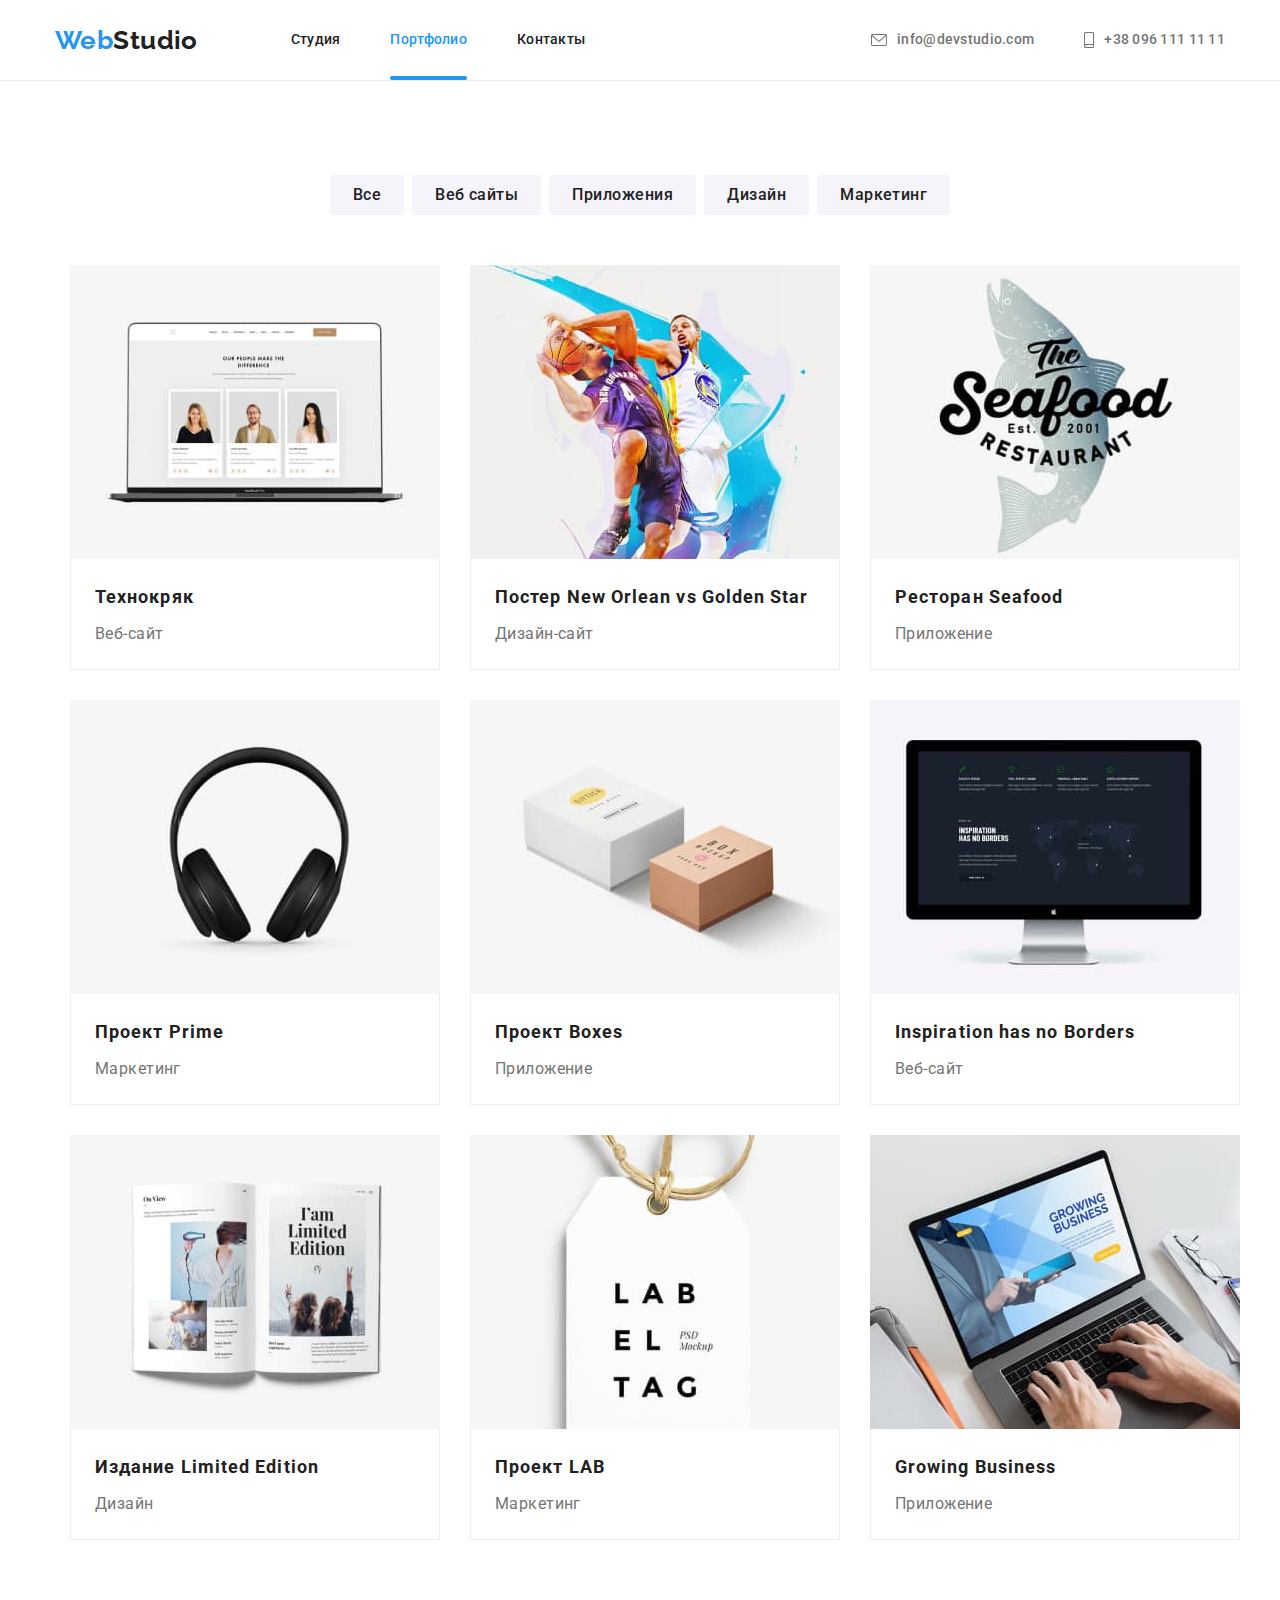
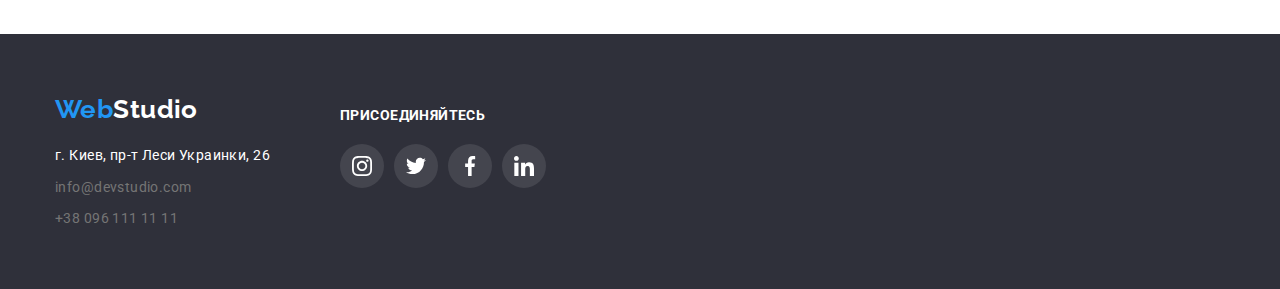
==== portfolio.html @ 5a6bc632 "клонирует файлы" ====
<!DOCTYPE html>
<html lang="ru">
  <head>
    <meta charset="UTF-8" />
    <meta http-equiv="X-UA-Compatible" content="IE=edge" />
    <meta name="viewport" content="width=device-width, initial-scale=1.0" />
    <title>Портфолио</title>
    <link rel="preconnect" href="https://fonts.gstatic.com" />
    <link
      href="https://fonts.googleapis.com/css2?family=Raleway:wght@700&family=Roboto:wght@400;500;700;900&display=swap"
      rel="stylesheet"
    />
    <link
      rel="stylesheet"
      href="https://cdnjs.cloudflare.com/ajax/libs/modern-normalize/1.0.0/modern-normalize.min.css"
    />
    <link rel="stylesheet" href="./css/styles.css" />
  </head>
  <body class="page">
    <!--Шапка сайта-->
    <header class="page-header">
      <div class="container">
        <nav class="main-nav">
          <a href="./index.html" class="logo link-line"
            ><span class="logo-blue">Web</span>Studio</a
          >

          <ul class="site-nav list">
            <li class="item">
              <a href="./index.html" class="link">Студия</a>
            </li>
            <li class="item">
              <a href="./portfolio.html" class="link current">Портфолио</a>
            </li>
            <li class="item"><a href="#" class="link">Контакты</a></li>
          </ul>
        </nav>
        <ul class="auth-nav list">
          <li class="item">
            <a href="mailto:info@devstudio.com" class="link">
              <svg class="auth-item" width="16" height="12">
                <use
                  href="./images/icons.svg#icon-envelope"
                  class="auth-icon"
                ></use>
              </svg>
              info@devstudio.com</a
            >
          </li>
          <li class="item">
            <a href="tel:+380961111111" class="link">
              <svg class="auth-item" width="10" height="16">
                <use
                  href="./images/icons.svg#icon-smartphone"
                  class="auth-icon"
                ></use>
              </svg>
              +38 096 111 11 11</a
            >
          </li>
        </ul>
      </div>
    </header>
    <!-- Главный контент страницы -->
    <main>
      <section class="section">
        <!-- <h1>Примеры работ</h1> -->
        <!-- скроем -->

        <!-- h2 фильтры -->
        <div class="container">
          <ul class="list flex-filter">
            <li class="item">
              <button class="button" type="button">Все</button>
            </li>
            <li class="item">
              <button class="button" type="button">Веб сайты</button>
            </li>
            <li class="item">
              <button class="button" type="button">Приложения</button>
            </li>
            <li class="item">
              <button class="button" type="button">Дизайн</button>
            </li>
            <li class="item">
              <button class="button" type="button">Маркетинг</button>
            </li>
          </ul>

          <ul class="list flex-container">
            <li class="flex-element">
              <a href="#">
                <div class="product-thumb">
                  <p class="product-text">
                    Технокряк это современная площадка распространения
                    коронавируса. Компании используют эту платформу для
                    цифрового шпионажа и атак на защищённые сервера конкурентов.
                  </p>
                  <img
                    class="pictblock"
                    src="./images/portfolio/port4.jpg"
                    alt="Технокряк"
                    width="370"
                  />
                </div>

                <div class="product-content">
                  <h3 class="portfolio-title">Технокряк</h3>
                  <p class="portfolio-text">Веб-сайт</p>
                </div>
              </a>
            </li>
            <li class="flex-element">
              <a href="#">
                <div class="product-thumb">
                  <p class="product-text">
                    Технокряк это современная площадка распространения
                    коронавируса. Компании используют эту платформу для
                    цифрового шпионажа и атак на защищённые сервера конкурентов.
                  </p>
                  <img
                    class="pictblock"
                    src="./images/portfolio/port5.jpg"
                    alt="Постер баскетбол"
                    width="370"
                  />
                </div>

                <div class="product-content">
                  <h3 class="portfolio-title">
                    Постер New Orlean vs Golden Star
                  </h3>
                  <p class="portfolio-text">Дизайн-сайт</p>
                </div>
              </a>
            </li>
            <li class="flex-element">
              <a href="#">
                <div class="product-thumb">
                  <p class="product-text">
                    Технокряк это современная площадка распространения
                    коронавируса. Компании используют эту платформу для
                    цифрового шпионажа и атак на защищённые сервера конкурентов.
                  </p>
                  <img
                    class="pictblock"
                    src="./images/portfolio/port6.jpg"
                    alt="Ресторан Seafood"
                    width="370"
                  />
                </div>
                <div class="product-content">
                  <h3 class="portfolio-title">Ресторан Seafood</h3>
                  <p class="portfolio-text">Приложение</p>
                </div>
              </a>
            </li>
            <li class="flex-element">
              <a href="#">
                <div class="product-thumb">
                  <p class="product-text">
                    Технокряк это современная площадка распространения
                    коронавируса. Компании используют эту платформу для
                    цифрового шпионажа и атак на защищённые сервера конкурентов.
                  </p>
                  <img
                    class="pictblock"
                    src="./images/portfolio/port7.jpg"
                    alt="проект Prime"
                    width="370"
                  />
                </div>
                <div class="product-content">
                  <h3 class="portfolio-title">Проект Prime</h3>
                  <p class="portfolio-text">Маркетинг</p>
                </div>
              </a>
            </li>
            <li class="flex-element">
              <a href="#">
                <div class="product-thumb">
                  <p class="product-text">
                    Технокряк это современная площадка распространения
                    коронавируса. Компании используют эту платформу для
                    цифрового шпионажа и атак на защищённые сервера конкурентов.
                  </p>
                  <img
                    class="pictblock"
                    src="./images/portfolio/port8.jpg"
                    alt="проект Boxes"
                    width="370"
                  />
                </div>
                <div class="product-content">
                  <h3 class="portfolio-title">Проект Boxes</h3>
                  <p class="portfolio-text">Приложение</p>
                </div>
              </a>
            </li>
            <li class="flex-element">
              <a href="#">
                <div class="product-thumb">
                  <p class="product-text">
                    Технокряк это современная площадка распространения
                    коронавируса. Компании используют эту платформу для
                    цифрового шпионажа и атак на защищённые сервера конкурентов.
                  </p>
                  <img
                    class="pictblock"
                    src="./images/portfolio/port9.jpg"
                    alt="название Inspiration has no borders"
                    width="370"
                  />
                </div>
                <div class="product-content">
                  <h3 class="portfolio-title">Inspiration has no Borders</h3>
                  <p class="portfolio-text">Веб-сайт</p>
                </div>
              </a>
            </li>
            <li class="flex-element">
              <a href="#">
                <div class="product-thumb">
                  <p class="product-text">
                    Технокряк это современная площадка распространения
                    коронавируса. Компании используют эту платформу для
                    цифрового шпионажа и атак на защищённые сервера конкурентов.
                  </p>
                  <img
                    class="pictblock"
                    src="./images/portfolio/port3.jpg"
                    alt="издание limited edition"
                    width="370"
                  />
                </div>
                <div class="product-content">
                  <h3 class="portfolio-title">Издание Limited Edition</h3>
                  <p class="portfolio-text">Дизайн</p>
                </div>
              </a>
            </li>
            <li class="flex-element">
              <a href="#">
                <div class="product-thumb">
                  <p class="product-text">
                    Технокряк это современная площадка распространения
                    коронавируса. Компании используют эту платформу для
                    цифрового шпионажа и атак на защищённые сервера конкурентов.
                  </p>
                  <img
                    class="pictblock"
                    src="./images/portfolio/port2.jpg"
                    alt="проект Lab"
                    width="370"
                  />
                </div>
                <div class="product-content">
                  <h3 class="portfolio-title">Проект LAB</h3>
                  <p class="portfolio-text">Маркетинг</p>
                </div>
              </a>
            </li>
            <li class="flex-element">
              <a href="#">
                <div class="product-thumb">
                  <p class="product-text">
                    Технокряк это современная площадка распространения
                    коронавируса. Компании используют эту платформу для
                    цифрового шпионажа и атак на защищённые сервера конкурентов.
                  </p>
                  <img
                    class="pictblock"
                    src="./images/portfolio/port1.jpg"
                    alt="Growing business"
                    width="370"
                  />
                </div>
                <div class="product-content">
                  <h3 class="portfolio-title">Growing Business</h3>
                  <p class="portfolio-text">Приложение</p>
                </div>
              </a>
            </li>
          </ul>
        </div>
      </section>
    </main>
    <footer class="page-footer">
      <div class="container">
        <div class="footer-conteiner">
          <a href="./index.html" class="logo-footer link-line"
            ><span class="logo-blue">Web</span>Studio</a
          >
          <address class="footer-adress">
            <p class="text-footer">г. Киев, пр-т Леси Украинки, 26</p>
            <ul class="contacts-footer list">
              <li class="link">
                <a href="mailto:info@devstudio.com">info@devstudio.com</a>
              </li>
              <li class="link">
                <a href="tel:+380961111111">+38 096 111 11 11</a>
              </li>
            </ul>
          </address>
        </div>

        <div class="second footer-conteiner">
          <p class="features-title">Присоединяйтесь</p>
          <ul class="icon-list">
            <li class="footer-item-icon">
              <a href="#" class="footer-link" aria-label="instagram">
                <svg class="footer-icon" width="20" height="20">
                  <use href="./images/icons.svg#icon-instagram"></use>
                </svg>
              </a>
            </li>
            <li class="footer-item-icon">
              <a href="#" class="footer-link" aria-label="twitter">
                <svg class="footer-icon" width="20" height="20">
                  <use href="./images/icons.svg#icon-twitter"></use>
                </svg>
              </a>
            </li>
            <li class="footer-item-icon">
              <a href="#" class="footer-link" aria-label="facebook">
                <svg class="footer-icon" width="20" height="20">
                  <use href="./images/icons.svg#icon-facebook"></use>
                </svg>
              </a>
            </li>
            <li class="footer-item-icon">
              <a href="#" class="footer-link" aria-label="linkedin">
                <svg class="footer-icon" width="20" height="20">
                  <use href="./images/icons.svg#icon-linkedin"></use>
                </svg>
              </a>
            </li>
          </ul>
        </div>
      </div>
    </footer>
  </body>
</html>
---- css/styles.css ----
:root {
  --primary-text-color: #757575;
  --title-text-color: #212121;
  --accent-color: #2196f3;
  --white-color: #ffffff;

  --background-white: #ffffff;
  --background-black: #2f303a;
  --background-button: #f5f4fa;
  --background-gray: #e5e5e5;
  --bordercard-grey: #eeeeee;
  --transparent-mail: rgba(255 255 255 0.6);
  --gradient-color: #c4c4c4;

  --card-set-gep: 30px;
  --timing-function: cubic-bezier(0.4, 0, 0.2, 1);
  --timing-process: 250ms;
}

/* Cтили для Index.html */

body {
  background-color: var(--white-color);
  color: var(--primary-text-color);
  font-family: Roboto, sans-serif;
  letter-spacing: 0.03em;
  font-family: "Roboto", "Arial", "Helvetica", sans-serif;
  font-weight: 400;
  font-size: 14px;
  line-height: 1.14;
  font-style: normal;
  margin: 0px;
}

/* img {
  display: block; ----Репета на видео показывал что можно делать так в ДЗ))
  max-width: 100%;
} */
/* можно еще создать в body {font size14px} */
.link-line {
  text-decoration: none;
}
.list {
  margin: 0;
  padding: 0;
  list-style: none;
}

.list a {
  text-decoration: none;
}

.page-header {
  background-color: var(--background-white);
  border-bottom: 1px solid #ececec;
}
/* контейнер */
.container {
  padding-left: 15px;
  padding-right: 15px;

  width: 1200px;
  margin-left: auto;
  margin-right: auto;
}

/* Main */
.page-header > .container {
  display: flex;
  align-items: center;
  justify-content: space-between;
}

/* Main-nav */

.main-nav {
  display: flex;
  align-items: center;
}
/* logo */
.logo {
  color: var(--title-text-color);
  font-family: Raleway, sans-serif;

  font-weight: 700;
  font-size: 26px;
  line-height: 1.17;
}
.logo-blue {
  color: var(--accent-color);
}

/* site nav */
.site-nav {
  display: flex;
  margin-left: 93px;
}

.site-nav .item + .item {
  margin-left: 50px;
}

.site-nav .link {
  display: block;
  padding-top: 32px;
  padding-bottom: 32px;

  color: var(--title-text-color);
  font-family: Roboto, sans-serif;
  font-weight: 500;
  font-size: 14px;
  line-height: 1.14;
  letter-spacing: 0.02em;
  transition: color var(--timing-process) var(--timing-function);
}

.site-nav .link:hover,
.site-nav .link:focus {
  color: var(--accent-color);
}
.site-nav .link.current {
  color: var(--accent-color);
}
.current {
  position: relative;
}
.current::after {
  content: "";
  position: absolute;
  width: 100%;
  height: 4px;
  bottom: 0;
  left: 0;

  display: inline-block;
  border-radius: 2px;
  margin: 0;
  padding: 0;
  background-color: var(--accent-color);
}
/* auth-nav */

.auth-nav {
  display: flex;
  margin-left: auto;
  align-items: center;
}

.auth-nav .item + .item {
  margin-left: 50px;
}
.auth-item {
  margin-right: 10px;
}

.auth-nav .link {
  display: flex;
  align-items: center;

  fill: currentColor;

  color: var(--primary-text-color);
  font-family: Roboto, sans-serif;
  font-weight: 500;
  font-size: 14px;
  line-height: 1.14;
  letter-spacing: 0.02em;
  transition: color var(--timing-process) var(--timing-function);
}

.auth-nav .link:hover,
.auth-nav .link:focus {
  color: var(--accent-color);
}

/* Hero */
.hero-section {
  background-color: var(--background-black);

  background-image: linear-gradient(
      to right,
      rgba(47, 48, 58, 0.4) 0%,
      rgba(45, 45, 45, 0.6) 100%
    ),
    url(../images/img_5.jpg);
  background-position: center;
  background-repeat: no-repeat;
  text-align: center;
  max-width: 1600px;
  height: 600px;

  margin-left: auto;
  margin-right: auto;
  justify-content: center;
}

.backdrop {
  position: fixed;
  top: 0;
  left: 0;

  width: 100%;
  height: 100%;
  background-color: rgba(0, 0, 0, 0.2);
  opacity: 1;
  transition: opacity var(--timing-process) var(--timing-function);
}
.backdrop.is-hidden {
  opacity: 0;
  pointer-events: none;
  visibility: hidden;
}
.backdrop.is-hidden .modal {
  transform: translate(-50%, -50%) scale(0);
  opacity: 0;
}
.modal {
  position: absolute;
  top: 50%;
  left: 50%;
  min-width: 528px;
  min-height: 581px;
  background-color: var(--background-white);

  transform: translate(-50%, -50%) scale(1);
  transition: transform var(--timing-process) var(--timing-function),
    opacity var(--timing-process) var(--timing-function);
  opacity: 1;
}
.modal-container {
  position: relative;
}
.close-btn-modal {
  position: absolute;
  top: 0;
  right: 0;
  width: 30px;
  height: 30px;
  border-radius: 50%;
  border: 1px solid rgba(0, 0, 0, 0.1);
  background-color: var(--background-white);

  background: url(../images/close_modal.svg) no-repeat center;
  margin: 8px;
  cursor: pointer;
  text-decoration: none;
}

.hero-title {
  margin-top: 0;
  margin-bottom: 30px;

  color: var(--white-color);
  font-family: Roboto, sans-serif;
  font-weight: 900;
  font-size: 44px;
  line-height: 1.363636;

  letter-spacing: 0.06em;
  text-transform: uppercase;
  text-align: center;
}
.main-container {
  max-width: 690px;
  padding: 200px 0px;
}

/* features-list */
.feature-list {
  display: flex;
}

.feature-list .item {
  width: 270px;
}
.feature-list .item + .item {
  margin-left: 30px;
}
.features-title {
  margin-top: 0;
  margin-bottom: 10px;

  color: var(--title-text-color);
  font-family: Roboto, sans-serif;
  font-weight: 700;
  font-size: 14px;
  line-height: 1.14;
  text-transform: uppercase;
}
.features-text {
  margin-top: 0;
  margin-bottom: 0px;

  font-family: Roboto, sans-serif;
  font-size: 14px;
  line-height: 1.71;
}
.feature-container {
  display: flex;
  justify-content: center;
  align-items: center;
  width: 270px;
  height: 120px;
  background-color: var(--background-button);
  margin-bottom: 30px;
}

/* Section */
.section {
  padding-top: 94px;
  padding-bottom: 94px;
}

.section.no-toppadding {
  padding-top: 0;
  padding-bottom: 94;
}
/* Occupation */
.flex-occupation {
  display: flex;
}

.flex-occupation .item {
  width: 370px;
}
.thumb-occupation {
  position: relative;
}

.flex-occupation .item + .item {
  margin-left: 30px;
}
.occupation-text {
  position: absolute;
  bottom: 0;
  left: 0;
  width: 100%;
  height: 70px;

  margin: 0;
  padding: 27px 0;
  text-align: center;

  color: var(--white-color);
  font-family: Roboto, sans-serif;
  font-weight: 700;
  font-size: 14px;
  line-height: 1.14;
  text-transform: uppercase;
  background-color: rgba(47, 48, 58, 0.8);
  letter-spacing: 0.03em;
}

.second-title {
  margin-top: 0;
  margin-bottom: 50px;

  color: var(--title-text-color);
  font-family: Roboto, sans-serif;
  font-weight: 700;
  font-size: 36px;
  line-height: 1.17;
  text-align: center;
}

/* Section team */
.team-list {
  display: flex;
  align-items: center;
}

.team-list .item + .item {
  margin-left: 30px;
}

.team-list .item {
  background-color: var(--background-white);
  width: 270px;
  box-shadow: 0px 1px 3px rgba(0, 0, 0, 0.12), 0px 1px 1px rgba(0, 0, 0, 0.14),
    0px 2px 1px rgba(0, 0, 0, 0.2);
  border-radius: 0px 0px 4px 4px;
}

.team {
  background-color: var(--background-button);
}

.team-list .names {
  margin-top: 0;
  margin-bottom: 10px;

  color: var(--title-text-color);
  font-weight: 500;
  font-size: 16px;
  line-height: 1.19;
  text-align: center;
}

.team-list .profession {
  margin-top: 0;
  margin-bottom: 16px;

  font-size: 16px;
  line-height: 1.19;
  text-align: center;
}
.teambox {
  padding-top: 30px;
  padding-bottom: 30px;
}
/* .team-icon {
  width: 20px;
  height: 20px; */
/* } */

.team-link {
  width: 44px;
  height: 44px;
  border-radius: 50%;
  background-color: var(--background-white);
  display: flex;
  justify-content: center;
  align-items: center;
  fill: currentColor;
  color: #afb1b8;
  transition: color var(--timing-process) var(--timing-function),
    background-color var(--timing-process) var(--timing-function);
}

.team-link:focus,
.team-link:hover {
  background-color: var(--accent-color);
  color: var(--white-color);
}
.icon-list {
  padding: 0;
  margin: 0;
  display: flex;
  align-items: center;
  justify-content: center;
  list-style: none;
}
.team-item-icon + .team-item-icon {
  margin-left: 10px;
}

/* Clients */

.client-link {
  width: 170px;
  height: 92px;
  border-radius: 4px;
  border: 1px solid #afb1b8;
  display: flex;
  justify-content: center;
  align-items: center;
  fill: currentColor;
  color: #afb1b8;
  transition: color var(--timing-process) var(--timing-function),
    border-color var(--timing-process) var(--timing-function);
}

.client-link:focus,
.client-link:hover {
  color: var(--accent-color);
  border-color: var(--accent-color);
}

.client-item-icon + .client-item-icon {
  margin-left: 30px;
}
/* buttons */
.button {
  color: var(--title-text-color);
  background-color: var(--background-button);
  cursor: pointer;
  font-weight: 500;
  font-size: 16px;
  line-height: 1.6;
  text-align: center;
  letter-spacing: 0.03em;

  display: inline-block;
  border-radius: 4px;
  padding: 6px 22px;
  border: 1px solid transparent;
  transition: color var(--timing-process) var(--timing-function),
    background-color var(--timing-process) var(--timing-function),
    box-shadow var(--timing-process) var(--timing-function);
}
.button:focus,
.button:hover {
  color: var(--white-color);
  background-color: var(--accent-color);
  box-shadow: 0px 1px 1px rgba(0, 0, 0, 0.12), 0px 4px 4px rgba(0, 0, 0, 0.06),
    1px 4px 6px rgba(0, 0, 0, 0.16);
}

.hero-button {
  font-family: inherit;
  font-weight: 700;
  font-size: 16px;
  line-height: 1.87;
  align-items: center;
  text-align: center;
  letter-spacing: 0.06em;

  display: inline-block;
  min-width: 200px;
  min-height: 50px;
  padding: 10px 32px;
  box-shadow: 0px 4px 4px rgba(0, 0, 0, 0.15);
  color: var(--white-color);
  background-color: var(--accent-color);
}

/* footer */
.page-footer > .container {
  display: flex;
  align-items: center;
}
.page-footer {
  background-color: var(--background-black);

  margin-left: auto;
  margin-right: auto;
}

.footer-conteiner {
  display: flex;
  padding-top: 60px;
  padding-bottom: 60px;
  flex-direction: column;
}
.footer-conteiner + .footer-conteiner {
  margin-left: 70px;
}
.second.footer-conteiner {
  padding-top: 73px;
  padding-bottom: 100px;
}

.logo-footer {
  display: inline-block;
  margin-bottom: 20px;

  font-family: Raleway, sans-serif;
  font-weight: 700;
  font-size: 26px;
  line-height: 1.17;
}
.footer-adress {
  display: inline-block;
}
.footer-conteiner > .features-title {
  color: var(--white-color);
  margin-bottom: 20px;
}

.logo-footer,
.text-footer {
  color: var(--white-color);
}

.contacts-footer a {
  color: var(--transparent-mail);
}

.contacts-footer,
.text-footer {
  font-family: Roboto, sans-serif;
  font-style: normal;
  font-size: 14px;

  margin-top: 0;
  margin-bottom: 0;
  letter-spacing: 0.03em;
  line-height: 1.6;
}

.text-footer {
  margin-top: 0;
  margin-bottom: 9px;
}

.contacts-footer a:focus,
.contacts-footer a:hover {
  color: var(--accent-color);
}
.contacts-footer a {
  transition: color var(--timing-process) var(--timing-function);
}

.contacts-footer .link:not(:last-child) {
  margin-top: 0;
  margin-bottom: 9px;
}
.footer-link {
  width: 44px;
  height: 44px;
  border-radius: 50%;
  background-color: rgba(255, 255, 255, 0.1);
  display: flex;
  justify-content: center;
  align-items: center;
  fill: currentColor;
  color: var(--white-color);
  transition: color var(--timing-process) var(--timing-function),
    background-color var(--timing-process) var(--timing-function);
}

.footer-link:focus,
.footer-link:hover {
  background-color: var(--accent-color);
}

/* .footer-icon {
  width: 20px;
  height: 20px;
} */
.footer-item-icon + .footer-item-icon {
  margin-left: 10px;
}

/* Страница портфолио */
.pictblock {
  display: block;
  max-width: 100%;
}

.portfolio-title {
  margin-top: 0;
  margin-bottom: 4px;

  color: var(--title-text-color);
  font-weight: 700;
  font-size: 18px;
  line-height: 2;
  letter-spacing: 0.06em;
}

.portfolio-text {
  margin-top: 0;
  margin-bottom: 0;

  color: var(--primary-text-color);
  font-size: 16px;
  line-height: 1.88;
}

.flex-filter {
  display: flex;
  margin-bottom: 50px;
  justify-content: center;
  text-align: center;
}

.flex-filter .item + .item {
  margin-left: 8px;
}

.flex-container {
  display: flex;
  flex-wrap: wrap;
  justify-content: center;
  margin-bottom: calc(-1 * var(--card-set-gep));
  margin-right: calc(-1 * var(--card-set-gep));
}

/* Можно сделать через width */
.flex-element {
  /* height: 404px; */
  flex-basis: calc(100% / 3 - 1 * var(--card-set-gep));
  margin-right: var(--card-set-gep);
  margin-bottom: var(--card-set-gep);
  transition: box-shadow var(--timing-process) var(--timing-function);
}
.flex-element:nth-child(3n) {
  margin-right: 0;
}
/* .flex-element:nth-last-child(-n + 3) {
  margin-bottom: 0;
} */
.flex-element:focus,
.flex-element:hover {
  box-shadow: 0px 1px 1px rgba(0, 0, 0, 0.12), 0px 4px 4px rgba(0, 0, 0, 0.06),
    1px 4px 6px rgba(0, 0, 0, 0.16);
}

.product-content {
  width: 370px;
  display: block;
  padding: 20px 24px;
  border-bottom: 1px solid var(--bordercard-grey);
  border-left: 1px solid var(--bordercard-grey);
  border-right: 1px solid var(--bordercard-grey);
}

.product-thumb {
  position: relative;
  overflow: hidden;
}

.flex-element:hover .product-text {
  transform: translateY(0);
}

.product-text {
  position: absolute;
  top: 0;
  left: 0;
  display: inline-block;
  width: 100%;
  height: 100%;

  margin: 0;
  padding: 63px 24px;
  color: var(--white-color);
  background-color: rgba(33, 150, 243, 0.9);
  transform: translateY(100%);
  transition: transform var(--timing-process) var(--timing-function);

  font-family: Roboto, sans-serif;
  font-style: normal;
  font-size: 18px;

  margin-top: 0;
  margin-bottom: 0;
  letter-spacing: 0.03em;
  line-height: 1.55;
}
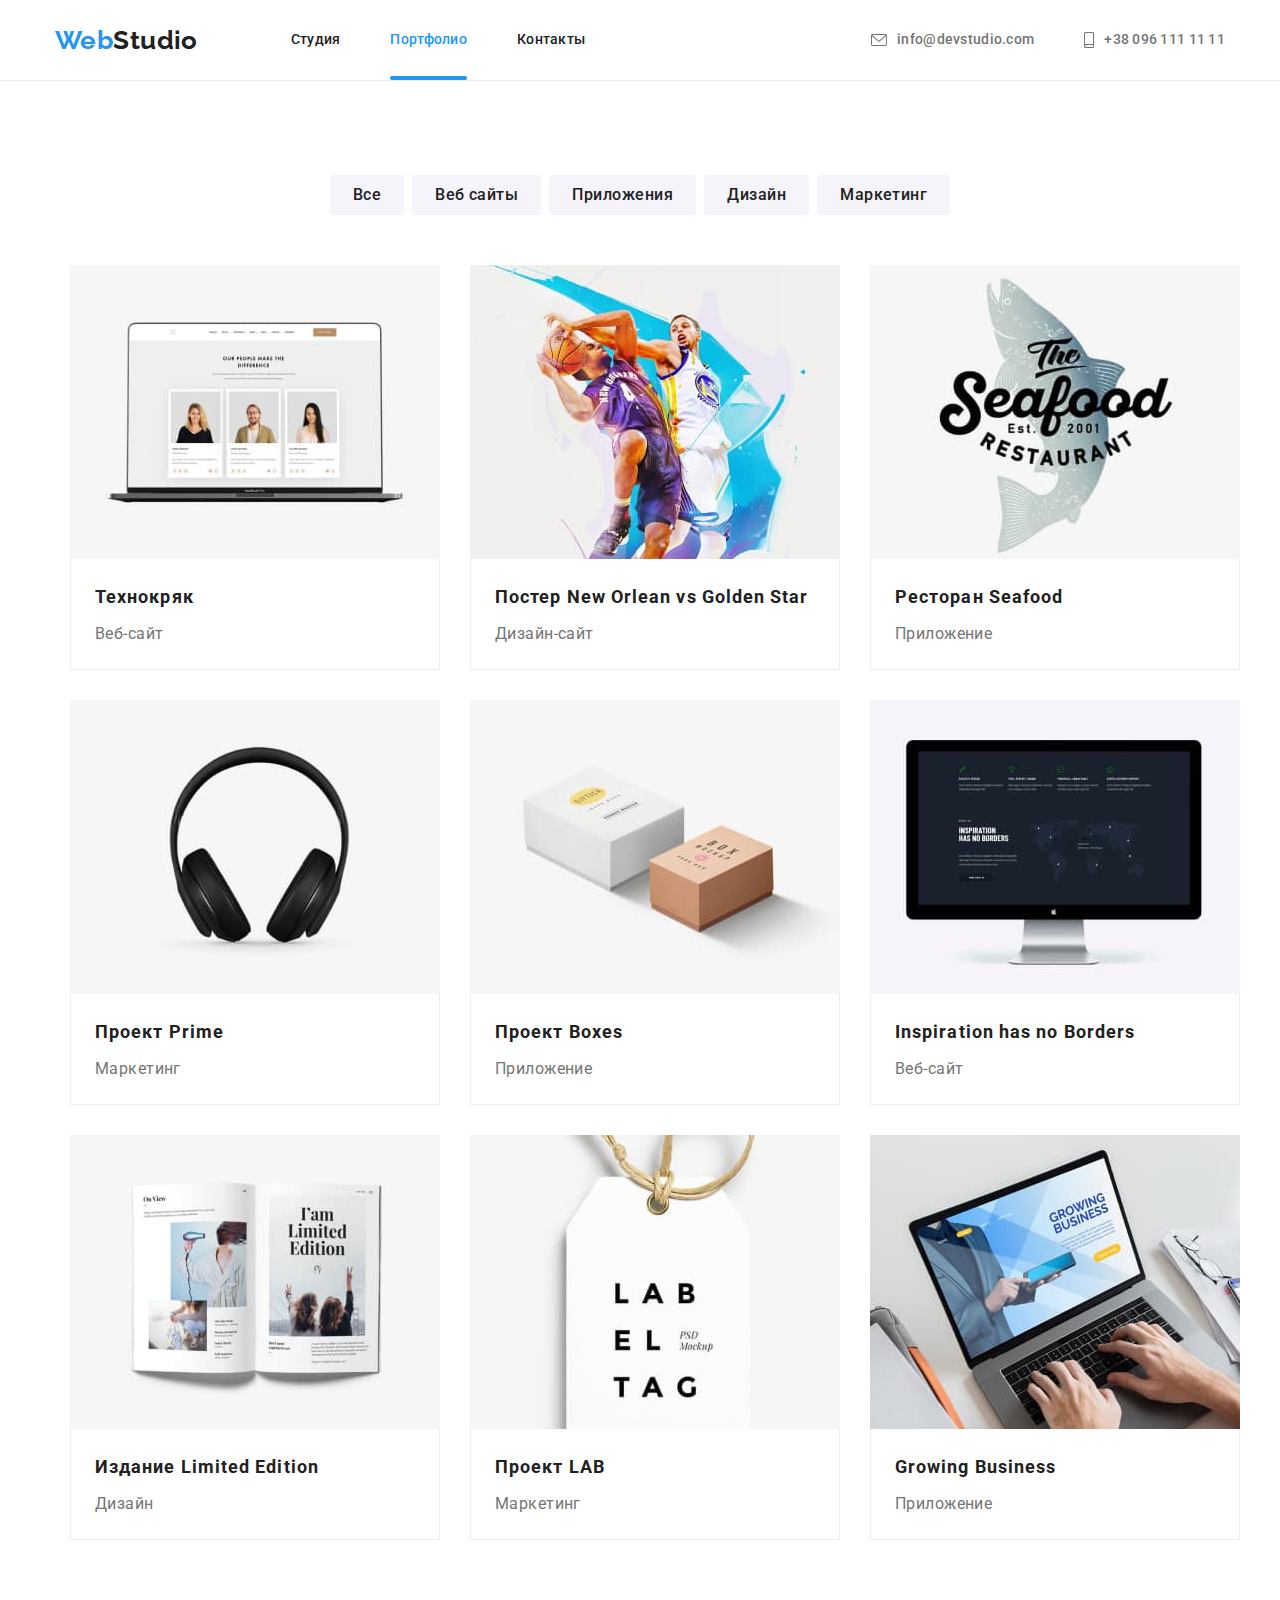
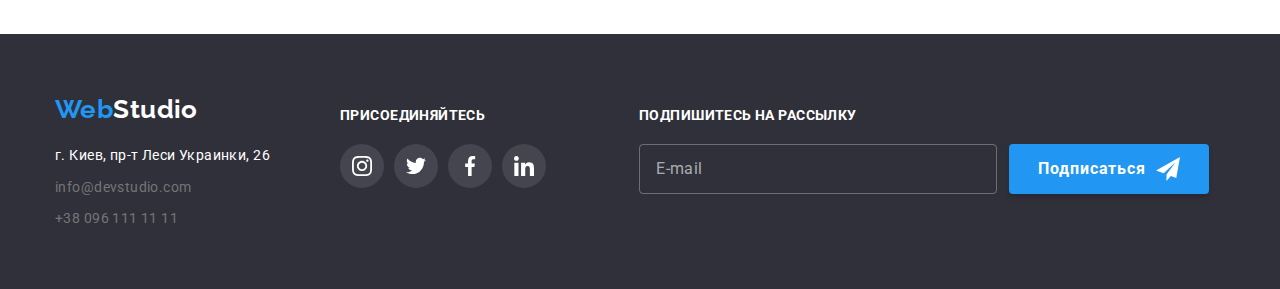
==== commit d338fbdc: "добавляет иконки, разметку модалки" ====
--- a/portfolio.html
+++ b/portfolio.html
@@ -337,6 +337,22 @@
             </li>
           </ul>
         </div>
+         <div class="form-field footer-conteiner">
+          <form name = "subscribe">
+          <label  class= "subscribe-label" for="mail">Подпишитесь на рассылку</label>
+          <div class="field-btn-container">
+            <input  class="input-email" type="email" name="email" id="mail" placeholder="E-mail" />
+            </form>
+            <button class="hero-button button" type="submit">
+              <span class="sub-text">
+              Подписаться</span>
+              <svg class="sub-icon" width="24" height="24">
+                <use href="./images/icons.svg#icon-send"></use>
+
+              </svg>
+            </button>
+          </div>
+        </div>
       </div>
     </footer>
   </body>
--- a/css/styles.css
+++ b/css/styles.css
@@ -214,6 +214,28 @@
   transform: translate(-50%, -50%) scale(0);
   opacity: 0;
 }
+
+.hero-title {
+  margin-top: 0;
+  margin-bottom: 30px;
+
+  color: var(--white-color);
+  font-family: Roboto, sans-serif;
+  font-weight: 900;
+  font-size: 44px;
+  line-height: 1.363636;
+
+  letter-spacing: 0.06em;
+  text-transform: uppercase;
+  text-align: center;
+}
+.main-container {
+  max-width: 690px;
+  padding: 200px 0px;
+}
+
+/* Modal-window */
+
 .modal {
   position: absolute;
   top: 50%;
@@ -232,6 +254,10 @@
 }
 .close-btn-modal {
   position: absolute;
+  display: flex;
+  align-items: center;
+  justify-content: center;
+
   top: 0;
   right: 0;
   width: 30px;
@@ -240,29 +266,30 @@
   border: 1px solid rgba(0, 0, 0, 0.1);
   background-color: var(--background-white);
 
-  background: url(../images/close_modal.svg) no-repeat center;
   margin: 8px;
   cursor: pointer;
   text-decoration: none;
-}
-
-.hero-title {
-  margin-top: 0;
-  margin-bottom: 30px;
-
-  color: var(--white-color);
-  font-family: Roboto, sans-serif;
-  font-weight: 900;
-  font-size: 44px;
-  line-height: 1.363636;
-
-  letter-spacing: 0.06em;
-  text-transform: uppercase;
-  text-align: center;
-}
-.main-container {
-  max-width: 690px;
-  padding: 200px 0px;
+  color: #000;
+  fill: currentColor;
+  transition: var(--timing-process) var(--timing-function);
+}
+.close-btn-modal:hover,
+.close-btn-modal:focus {
+  color: var(--accent-color);
+}
+.modal-title {
+  margin-top: 40px;
+  margin-bottom: 12px;
+
+  color: var(--title-text-color);
+  font-family: Roboto, sans-serif;
+  font-weight: 700;
+  font-size: 20px;
+  line-height: 1.17;
+
+  letter-spacing: 0.03em;
+
+  text-align: center;
 }
 
 /* features-list */
@@ -535,9 +562,68 @@
 .footer-conteiner + .footer-conteiner {
   margin-left: 70px;
 }
+.footer-conteiner:last-child {
+  margin-left: 93px;
+}
 .second.footer-conteiner {
   padding-top: 73px;
   padding-bottom: 100px;
+}
+
+.form-field.footer-conteiner {
+  padding-top: 72px;
+  padding-bottom: 93px;
+}
+
+.form-field {
+  width: 570px;
+}
+.field-btn-container {
+  display: flex;
+}
+.sub-text {
+  display: inline-block;
+  margin-right: 10px;
+}
+
+.subscribe-label {
+  display: block;
+  margin-bottom: 20px;
+
+  color: var(--white-color);
+  font-family: Roboto, sans-serif;
+  font-weight: 700;
+  font-size: 14px;
+  line-height: 1.14;
+  text-transform: uppercase;
+}
+
+.field-btn-container .button {
+  display: flex;
+  justify-content: center;
+  align-items: center;
+  padding: 10px 0;
+  height: 50px;
+}
+
+.input-email {
+  box-sizing: border-box;
+  width: 358px;
+  margin: 0;
+  margin-right: 12px;
+  padding: 15px 16px;
+  border-radius: 4px;
+  border: 1px solid rgba(255, 255, 255, 0.3);
+  background-color: transparent;
+  color: var(--white-color);
+
+  font-size: 16px;
+}
+.input-email::placeholder {
+  color: rgba(255, 255, 255, 0.6);
+  font-size: 16px;
+  line-height: 1.25;
+  letter-spacing: 0.03em;
 }
 
 .logo-footer {
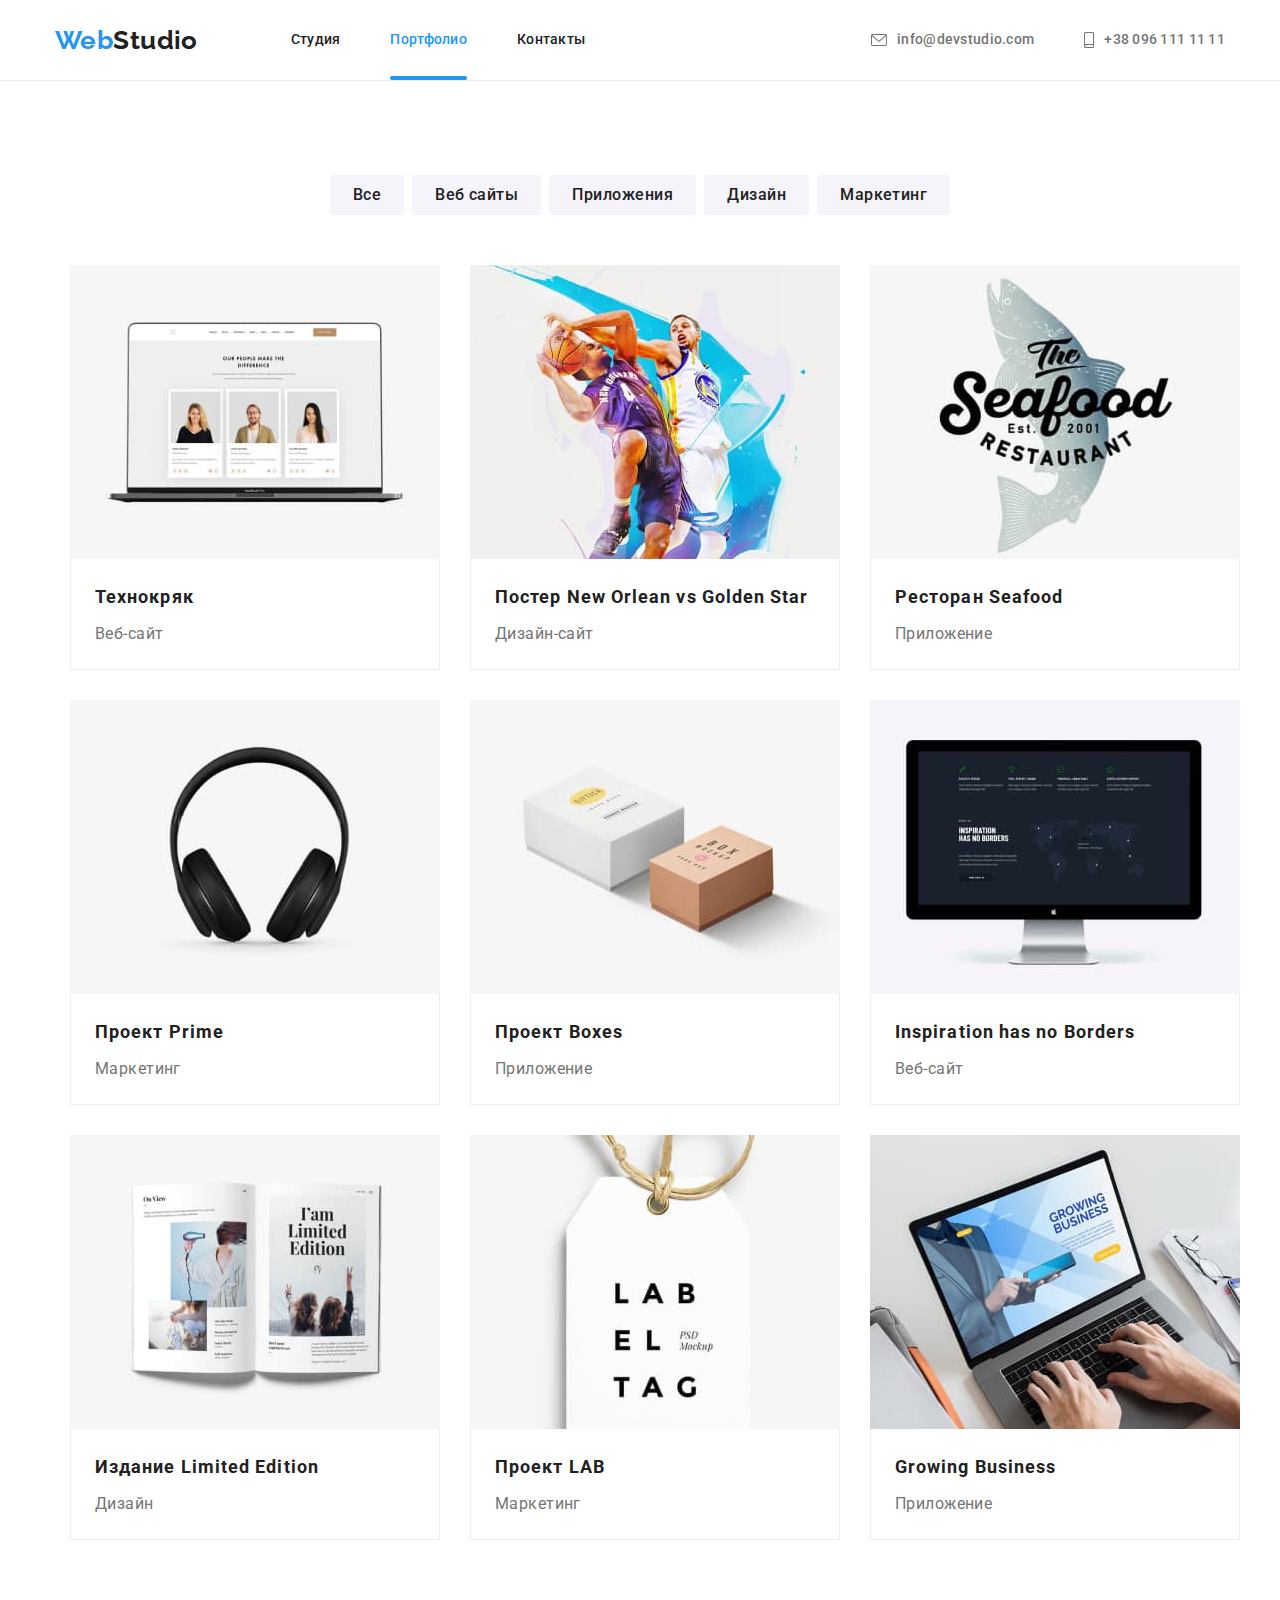
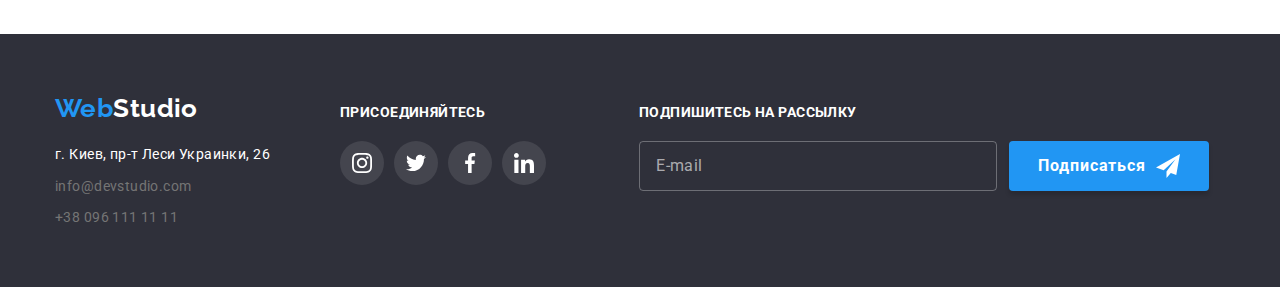
==== commit e2957305: "добавляет разметку в футере, стили к модалке" ====
--- a/portfolio.html
+++ b/portfolio.html
@@ -337,21 +337,28 @@
             </li>
           </ul>
         </div>
-         <div class="form-field footer-conteiner">
-          <form name = "subscribe">
-          <label  class= "subscribe-label" for="mail">Подпишитесь на рассылку</label>
-          <div class="field-btn-container">
-            <input  class="input-email" type="email" name="email" id="mail" placeholder="E-mail" />
-            </form>
-            <button class="hero-button button" type="submit">
-              <span class="sub-text">
-              Подписаться</span>
-              <svg class="sub-icon" width="24" height="24">
-                <use href="./images/icons.svg#icon-send"></use>
-
-              </svg>
-            </button>
-          </div>
+        <div class="form-field footer-conteiner">
+          <form class="form-subcribe">
+            <label class="subscribe-label" for="mail"
+              >Подпишитесь на рассылку</label
+            >
+            <div class="field-btn-container">
+              <input
+                class="input-email"
+                type="email"
+                name="email"
+                id="mail"
+                placeholder="E-mail"
+              />
+
+              <button class="hero-button button" type="submit">
+                <span class="sub-text"> Подписаться</span>
+                <svg class="sub-icon" width="24" height="24">
+                  <use href="./images/icons.svg#icon-send"></use>
+                </svg>
+              </button>
+            </div>
+          </form>
         </div>
       </div>
     </footer>
--- a/css/styles.css
+++ b/css/styles.css
@@ -242,21 +242,61 @@
   left: 50%;
   min-width: 528px;
   min-height: 581px;
+  border-radius: 4px;
+
   background-color: var(--background-white);
-
   transform: translate(-50%, -50%) scale(1);
   transition: transform var(--timing-process) var(--timing-function),
     opacity var(--timing-process) var(--timing-function);
   opacity: 1;
 }
+.form-subcribe {
+  display: flex;
+  flex-wrap: wrap;
+}
+
 .modal-container {
+  display: block;
+  padding: 40px;
+  width: 448px;
+}
+
+.form-field-mdl {
   position: relative;
-}
+  display: flex;
+
+  flex-direction: column;
+  width: 100%;
+  margin-bottom: 10px;
+  text-align: left;
+
+  fill: currentColor;
+  color: var(--title-text-color);
+}
+.form-label {
+  margin-bottom: 4px;
+  font-size: 12px;
+  line-height: 1.16;
+  letter-spacing: 0.01em;
+  color: var(--primary-text-color);
+}
+
+.form-input {
+  box-sizing: border-box;
+  width: 100%;
+  margin: 0;
+  padding: 11px 12px 11px 42px;
+  border: 1px solid rgba(33, 33, 33, 0.2);
+  border-radius: 4px;
+  outline: none;
+}
+
 .close-btn-modal {
   position: absolute;
   display: flex;
   align-items: center;
   justify-content: center;
+  margin: 8px;
 
   top: 0;
   right: 0;
@@ -266,30 +306,117 @@
   border: 1px solid rgba(0, 0, 0, 0.1);
   background-color: var(--background-white);
 
-  margin: 8px;
   cursor: pointer;
   text-decoration: none;
   color: #000;
   fill: currentColor;
-  transition: var(--timing-process) var(--timing-function);
-}
+  transition: color var(--timing-process) var(--timing-function);
+}
+
 .close-btn-modal:hover,
 .close-btn-modal:focus {
   color: var(--accent-color);
 }
 .modal-title {
-  margin-top: 40px;
+  margin: 0;
   margin-bottom: 12px;
-
-  color: var(--title-text-color);
+  text-align: center;
+
   font-family: Roboto, sans-serif;
   font-weight: 700;
   font-size: 20px;
   line-height: 1.17;
 
   letter-spacing: 0.03em;
-
-  text-align: center;
+  color: var(--title-text-color);
+}
+.icon-form {
+  position: absolute;
+  display: inline-block;
+  left: 15px;
+  top: 50%;
+
+  width: 18px;
+  height: 18px;
+}
+
+.form-field-mdl:focus-within,
+.form-field-mdl:hover {
+  color: var(--accent-color);
+  transition: color var(--timing-process) var(--timing-function);
+}
+.form-input:hover,
+.form-input:focus {
+  border-color: var(--accent-color);
+  transition: var(--timing-function) var(--timing-process);
+}
+.comments {
+  padding: 12px 16px;
+  resize: none;
+}
+.comments::placeholder {
+  font-size: 400;
+  line-height: 1.14;
+  letter-spacing: 0.01em;
+  color: rgba(117, 117, 117, 0.5);
+}
+
+.checkbox {
+  position: absolute;
+  width: 1px;
+  height: 1px;
+  margin: -1px;
+  border: 0;
+  padding: 0;
+  clip: rect(0 0 0 0);
+  overflow: hidden;
+}
+
+.checkbox-label {
+  display: flex;
+  flex-direction: row;
+  align-items: center;
+  justify-content: center;
+
+  margin-top: 20px;
+  margin-bottom: 30px;
+}
+
+.icon-checkbox {
+  display: inline-block;
+  box-sizing: border-box;
+  width: 16px;
+  height: 15px;
+  margin-right: 8.38px;
+
+  fill: currentColor;
+  color: var(--white-color);
+  border-radius: 2px;
+  border: 2px solid var(--title-text-color);
+  transition: var(--timing-function) var(--timing-process);
+}
+
+.checkbox:checked + .icon-checkbox {
+  color: var(--white-color);
+  background-image: url(../images/iconcheck.svg);
+
+  background-size: contain;
+  background-origin: border-box;
+  border-color: var(--accent-color);
+}
+.checkbox-text {
+  display: inline-block;
+  font-size: 14px;
+  font-style: normal;
+  line-height: 1.7;
+  font-family: Roboto;
+  font-weight: 400;
+
+  letter-spacing: 0.03em;
+  color: var(--primary-text-color);
+}
+.checkbox-link {
+  color: var(--accent-color);
 }
 
 /* features-list */
@@ -544,7 +671,9 @@
 /* footer */
 .page-footer > .container {
   display: flex;
-  align-items: center;
+  align-items: baseline;
+  padding-top: 59px;
+  padding-bottom: 59px;
 }
 .page-footer {
   background-color: var(--background-black);
@@ -555,8 +684,8 @@
 
 .footer-conteiner {
   display: flex;
-  padding-top: 60px;
-  padding-bottom: 60px;
+  /* padding-top: 59px;
+  padding-bottom: 59px; */
   flex-direction: column;
 }
 .footer-conteiner + .footer-conteiner {
@@ -565,15 +694,15 @@
 .footer-conteiner:last-child {
   margin-left: 93px;
 }
-.second.footer-conteiner {
-  padding-top: 73px;
-  padding-bottom: 100px;
-}
-
-.form-field.footer-conteiner {
+/* .second.footer-conteiner {
+   padding-top: 73px;
+  padding-bottom: 100px; 
+} */
+
+/* .form-field.footer-conteiner {
   padding-top: 72px;
   padding-bottom: 93px;
-}
+} */
 
 .form-field {
   width: 570px;
@@ -587,7 +716,7 @@
 }
 
 .subscribe-label {
-  display: block;
+  display: inline-block;
   margin-bottom: 20px;
 
   color: var(--white-color);
